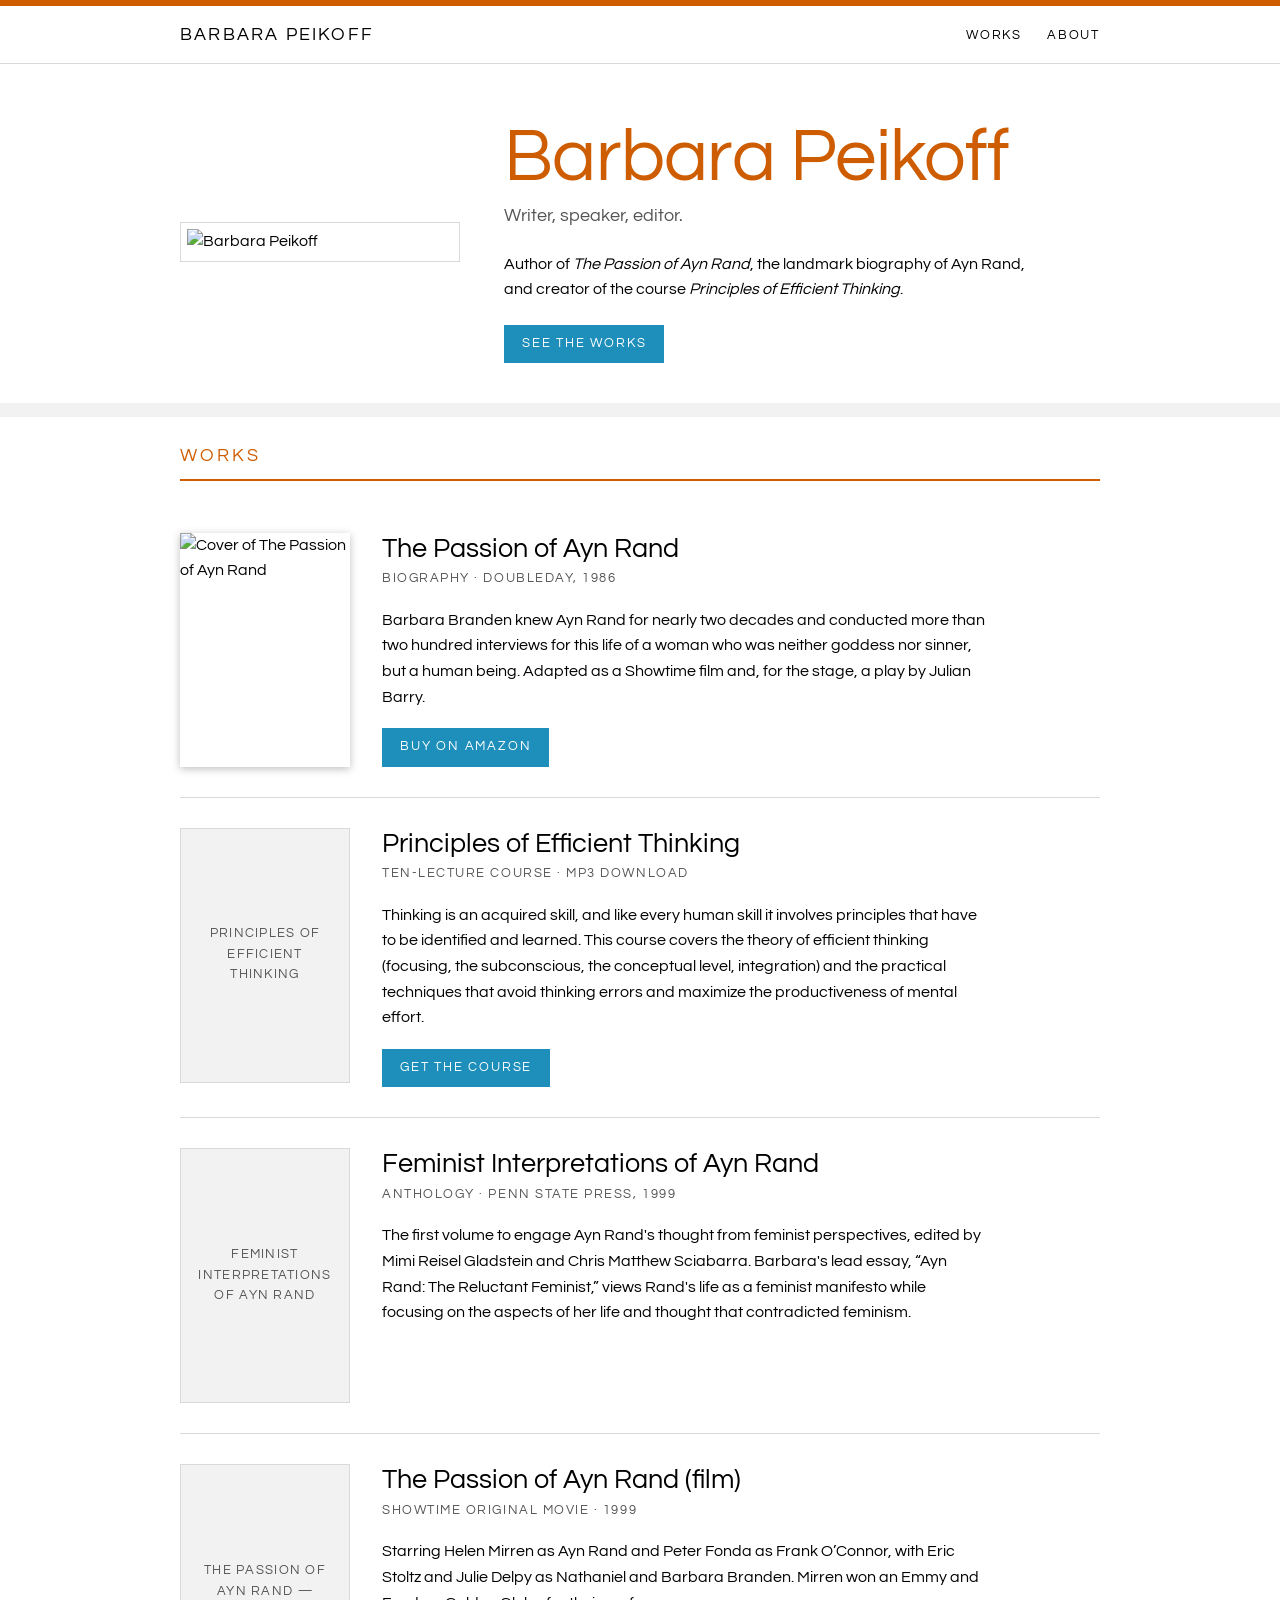
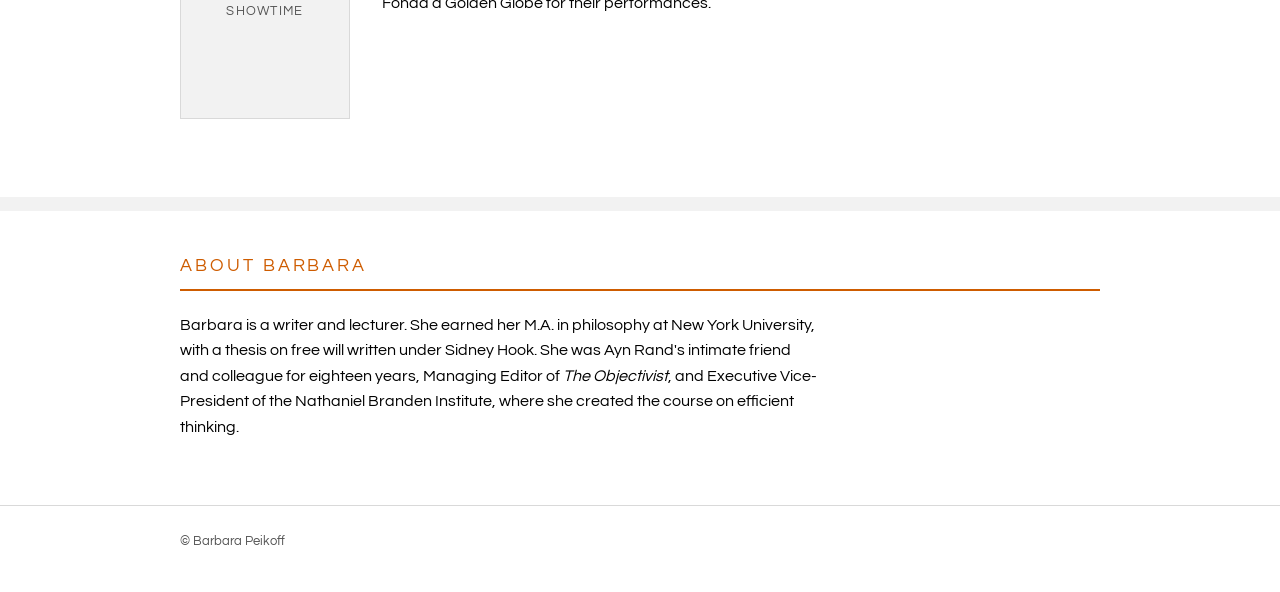
==== public/index.html @ d445db6c "Serve from public/ as Workers static assets; add wrangler.jsonc with previews block Co-Authored-By: " ====
<!DOCTYPE html>
<html lang="en">
<head>
  <meta charset="utf-8">
  <meta name="viewport" content="width=device-width, initial-scale=1">
  <title>Barbara Peikoff</title>
  <meta name="description" content="Barbara Peikoff (Barbara Branden): writer, speaker, editor, and author of The Passion of Ayn Rand.">
  <link rel="preconnect" href="https://fonts.googleapis.com">
  <link rel="preconnect" href="https://fonts.gstatic.com" crossorigin>
  <link rel="stylesheet" href="https://fonts.googleapis.com/css2?family=Questrial&display=swap">
  <link rel="stylesheet" href="styles.css">
</head>
<body>

  <header class="topbar">
    <div class="wrap">
      <a class="brand" href="#top">Barbara Peikoff</a>
      <nav>
        <a href="#works">Works</a>
        <a href="#about">About</a>
      </nav>
    </div>
  </header>

  <main id="top">

    <section class="hero">
      <div class="wrap">
        <!-- Portrait is hot-linked from barbarabranden.com; replace with a local copy in /images when available. -->
        <img class="portrait" src="https://barbarabranden.com/images/photos/photo-barbara-new.jpg" alt="Barbara Peikoff">
        <div>
          <h1>Barbara Peikoff</h1>
          <p class="subhead">Writer, speaker, editor.</p>
          <p class="blurb">Author of <em>The Passion of Ayn Rand</em>, the landmark biography of Ayn Rand, and creator of the course <em>Principles of Efficient Thinking</em>.</p>
          <a class="blue-link" href="#works">See the works</a>
        </div>
      </div>
    </section>

    <div class="grey-block"></div>

    <section class="works" id="works">
      <div class="wrap">
        <h2 class="block-title">Works</h2>

        <article class="work">
          <img class="cover" src="https://barbarabranden.com/images/photos/photo-passionbook.jpg" alt="Cover of The Passion of Ayn Rand">
          <div>
            <h3>The Passion of Ayn Rand</h3>
            <p class="meta">Biography &middot; Doubleday, 1986</p>
            <p>Barbara Branden knew Ayn Rand for nearly two decades and conducted more than two hundred interviews for this life of a woman who was neither goddess nor sinner, but a human being. Adapted as a Showtime film and, for the stage, a play by Julian Barry.</p>
            <a class="blue-link" href="http://www.amazon.com/exec/obidos/ASIN/038524388X/barbarabranden" target="_blank" rel="noopener">Buy on Amazon</a>
          </div>
        </article>

        <article class="work">
          <div class="cover-ph">Principles of Efficient Thinking</div>
          <div>
            <h3>Principles of Efficient Thinking</h3>
            <p class="meta">Ten-lecture course &middot; MP3 download</p>
            <p>Thinking is an acquired skill, and like every human skill it involves principles that have to be identified and learned. This course covers the theory of efficient thinking (focusing, the subconscious, the conceptual level, integration) and the practical techniques that avoid thinking errors and maximize the productiveness of mental effort.</p>
            <a class="blue-link" href="http://thecultureofreasoncenter.com/products-page/principles-of-efficient-thinking/the-principles-of-efficient-thinking-by-barbara-branden-lectures-1-10-complete-series-mp3/" target="_blank" rel="noopener">Get the course</a>
          </div>
        </article>

        <article class="work">
          <div class="cover-ph">Feminist Interpretations of Ayn Rand</div>
          <div>
            <h3>Feminist Interpretations of Ayn Rand</h3>
            <p class="meta">Anthology &middot; Penn State Press, 1999</p>
            <p>The first volume to engage Ayn Rand's thought from feminist perspectives, edited by Mimi Reisel Gladstein and Chris Matthew Sciabarra. Barbara's lead essay, &ldquo;Ayn Rand: The Reluctant Feminist,&rdquo; views Rand's life as a feminist manifesto while focusing on the aspects of her life and thought that contradicted feminism.</p>
            <!-- TODO: add purchase link (publisher or retailer). -->
          </div>
        </article>

        <article class="work">
          <div class="cover-ph">The Passion of Ayn Rand &mdash; Showtime</div>
          <div>
            <h3>The Passion of Ayn Rand (film)</h3>
            <p class="meta">Showtime original movie &middot; 1999</p>
            <p>Starring Helen Mirren as Ayn Rand and Peter Fonda as Frank O&rsquo;Connor, with Eric Stoltz and Julie Delpy as Nathaniel and Barbara Branden. Mirren won an Emmy and Fonda a Golden Globe for their performances.</p>
            <!-- TODO: add purchase/streaming link. -->
          </div>
        </article>
      </div>
    </section>

    <div class="grey-block"></div>

    <section class="about" id="about">
      <div class="wrap">
        <h2 class="block-title">About Barbara</h2>
        <p>Barbara is a writer and lecturer. She earned her M.A. in philosophy at New York University, with a thesis on free will written under Sidney Hook. She was Ayn Rand's intimate friend and colleague for eighteen years, Managing Editor of <em>The Objectivist</em>, and Executive Vice-President of the Nathaniel Branden Institute, where she created the course on efficient thinking.</p>
      </div>
    </section>

  </main>

  <footer>
    <div class="wrap">&copy; Barbara Peikoff</div>
  </footer>

</body>
</html>
---- public/styles.css ----
/* Layout and palette modelled on peikoff.com:
   white page, orange (#CE5C00) titles, blue (#1D8FBA) links, uppercase block labels,
   one narrow column of "blocks" separated by thin rules. */

:root {
  --orange: #ce5c00;
  --blue: #1d8fba;
  --text: #000;
  --muted: #555;
  --rule: #d9d9d9;
  --grey: #f2f2f2;
  --font: "ITC Avant Garde Gothic Std Book", "ITC Avant Garde Gothic", "Avant Garde",
          "URW Gothic", "Century Gothic", "Questrial", "Helvetica Neue", Arial, sans-serif;
}

* { box-sizing: border-box; }

html { -webkit-text-size-adjust: 100%; }

body {
  margin: 0;
  background: #fff;
  color: var(--text);
  font-family: var(--font);
  font-size: 16px;
  line-height: 1.6;
}

a { color: var(--blue); text-decoration: none; }
a:hover, a:focus { text-decoration: underline; }

.wrap {
  max-width: 960px;
  margin: 0 auto;
  padding: 0 20px;
}

/* ---------- top bar ---------- */
.topbar {
  border-top: 6px solid var(--orange);
  border-bottom: 1px solid var(--rule);
}
.topbar .wrap {
  display: flex;
  align-items: center;
  justify-content: space-between;
  flex-wrap: wrap;
  gap: 8px 24px;
  padding-top: 14px;
  padding-bottom: 14px;
}
.brand {
  color: var(--text);
  font-size: 1.15rem;
  letter-spacing: .12em;
  text-transform: uppercase;
}
.brand:hover { text-decoration: none; color: var(--orange); }
nav a {
  margin-left: 22px;
  color: var(--text);
  font-size: .8rem;
  letter-spacing: .14em;
  text-transform: uppercase;
}
nav a:first-child { margin-left: 0; }
nav a:hover { color: var(--orange); text-decoration: none; }

/* ---------- hero ---------- */
.hero { padding: 56px 0 40px; }
.hero .wrap {
  display: grid;
  grid-template-columns: 280px 1fr;
  gap: 44px;
  align-items: center;
}
.portrait {
  width: 100%;
  height: auto;
  display: block;
  border: 1px solid var(--rule);
  padding: 6px;
  background: #fff;
}
h1 {
  margin: 0 0 6px;
  font-size: clamp(2.4rem, 7vw, 4.6rem);
  line-height: 1.02;
  font-weight: 400;
  color: var(--orange);
  letter-spacing: -.01em;
}
.subhead {
  margin: 0 0 22px;
  font-size: 1.1rem;
  color: var(--muted);
}
.blurb { margin: 0 0 22px; max-width: 34em; }

/* ---------- shared block styles ---------- */
.block-title {
  margin: 0 0 22px;
  padding-bottom: 8px;
  border-bottom: 2px solid var(--orange);
  font-size: 1.15rem;
  font-weight: 400;
  letter-spacing: .16em;
  text-transform: uppercase;
  color: var(--orange);
}

.more, .blue-link {
  display: inline-block;
  font-size: .8rem;
  letter-spacing: .14em;
  text-transform: uppercase;
}
.blue-link {
  padding: 9px 18px;
  background: var(--blue);
  color: #fff;
  border: 0;
}
.blue-link:hover, .blue-link:focus { background: var(--orange); text-decoration: none; }
.blue-link + .more { margin-left: 18px; }

/* ---------- works ---------- */
.works { padding: 24px 0 48px; }
.work {
  display: grid;
  grid-template-columns: 170px 1fr;
  gap: 32px;
  padding: 30px 0;
  border-bottom: 1px solid var(--rule);
}
.work:last-child { border-bottom: 0; }
.cover {
  width: 100%;
  display: block;
  box-shadow: 0 2px 8px rgba(0,0,0,.25);
}
.cover-ph {
  aspect-ratio: 2 / 3;
  background: var(--grey);
  border: 1px solid var(--rule);
  display: flex;
  align-items: center;
  justify-content: center;
  padding: 12px;
  text-align: center;
  font-size: .8rem;
  letter-spacing: .1em;
  text-transform: uppercase;
  color: var(--muted);
}
.work h3 {
  margin: 0 0 4px;
  font-size: 1.7rem;
  line-height: 1.2;
  font-weight: 400;
  color: var(--text);
}
.meta {
  margin: 0 0 14px;
  font-size: .8rem;
  letter-spacing: .12em;
  text-transform: uppercase;
  color: var(--muted);
}
.work p { margin: 0 0 18px; max-width: 38em; }

.grey-block { height: 14px; background: var(--grey); }

/* ---------- about / footer ---------- */
.about { padding: 40px 0 8px; }
.about p { max-width: 40em; }

footer {
  margin-top: 40px;
  padding: 26px 0 40px;
  border-top: 1px solid var(--rule);
  font-size: .8rem;
  color: var(--muted);
}

/* ---------- small screens ---------- */
@media (max-width: 720px) {
  .hero { padding-top: 32px; }
  .hero .wrap { grid-template-columns: 1fr; gap: 26px; }
  .portrait { max-width: 260px; }
  .work { grid-template-columns: 1fr; gap: 18px; }
  .cover, .cover-ph { max-width: 170px; }
  nav a { margin-left: 0; margin-right: 18px; }
}
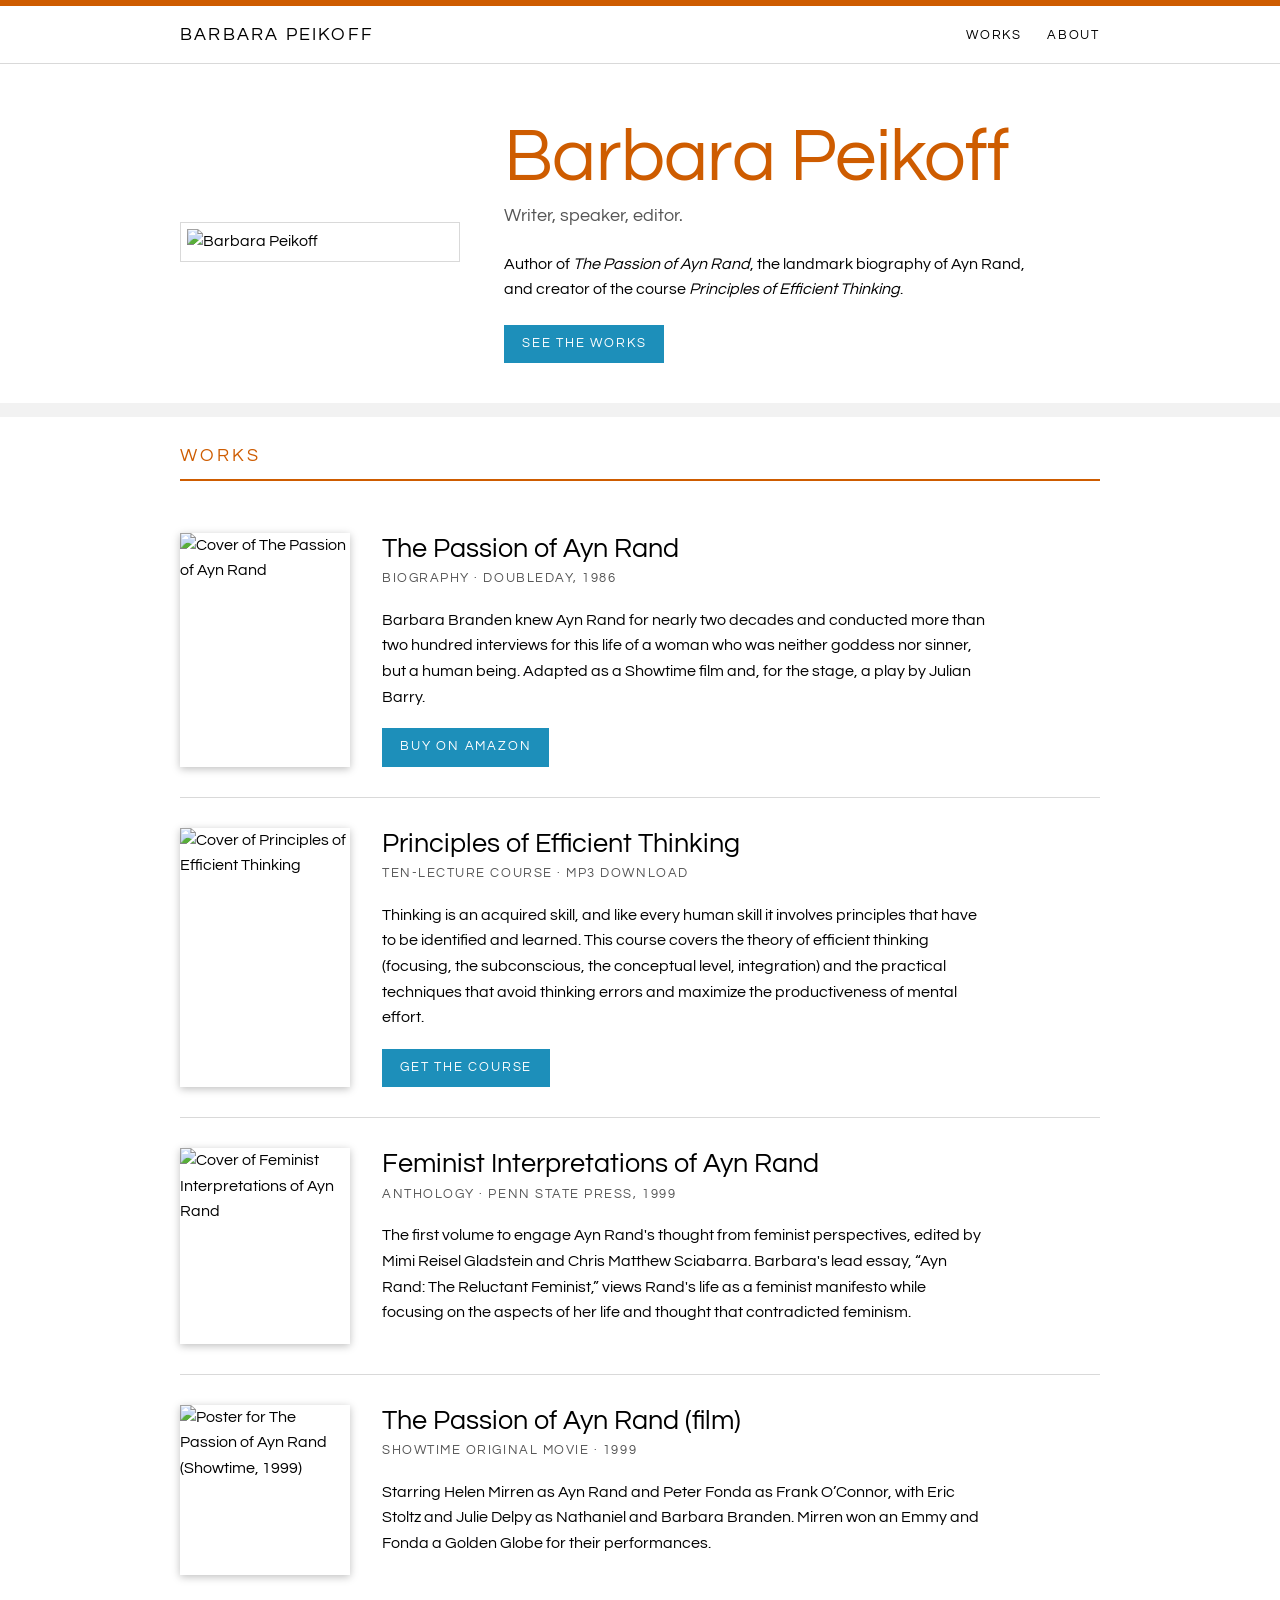
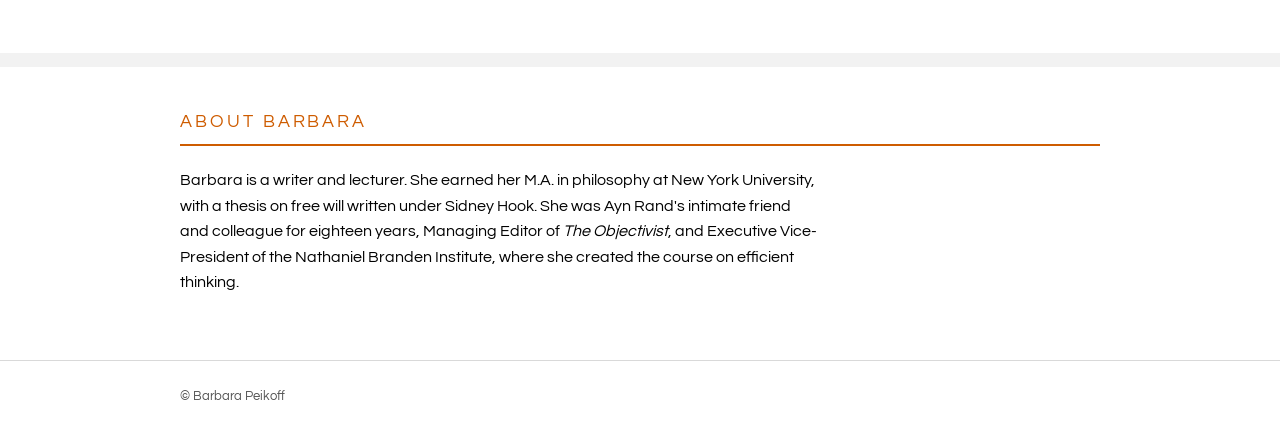
==== commit 96570fdf: "Replace Works placeholders with hot-linked cover images Course cover from thecultureofreasoncenter.c" ====
--- a/public/index.html
+++ b/public/index.html
@@ -54,7 +54,7 @@
         </article>
 
         <article class="work">
-          <div class="cover-ph">Principles of Efficient Thinking</div>
+          <img class="cover" src="https://thecultureofreasoncenter.com/media/catalog/product/cache/1/image/1200x/040ec09b1e35df139433887a97daa66f/T/h/The-Principles-of-Efficient-Thinking-by-Barbara-Branden-Lectures-1-10-Complete-Series-MP3.jpg" alt="Cover of Principles of Efficient Thinking" loading="lazy">
           <div>
             <h3>Principles of Efficient Thinking</h3>
             <p class="meta">Ten-lecture course &middot; MP3 download</p>
@@ -64,7 +64,7 @@
         </article>
 
         <article class="work">
-          <div class="cover-ph">Feminist Interpretations of Ayn Rand</div>
+          <img class="cover" src="https://www.psupress.org/images/covers/294wide/0-271-01830-5md_294.jpg" alt="Cover of Feminist Interpretations of Ayn Rand" loading="lazy">
           <div>
             <h3>Feminist Interpretations of Ayn Rand</h3>
             <p class="meta">Anthology &middot; Penn State Press, 1999</p>
@@ -74,7 +74,7 @@
         </article>
 
         <article class="work">
-          <div class="cover-ph">The Passion of Ayn Rand &mdash; Showtime</div>
+          <img class="cover" src="https://m.media-amazon.com/images/M/MV5BYzJmYjE3YTUtOGIxNS00N2I0LWEwZGEtNjg4YjkwMGZjOGJjXkEyXkFqcGc@._V1_.jpg" alt="Poster for The Passion of Ayn Rand (Showtime, 1999)" loading="lazy">
           <div>
             <h3>The Passion of Ayn Rand (film)</h3>
             <p class="meta">Showtime original movie &middot; 1999</p>
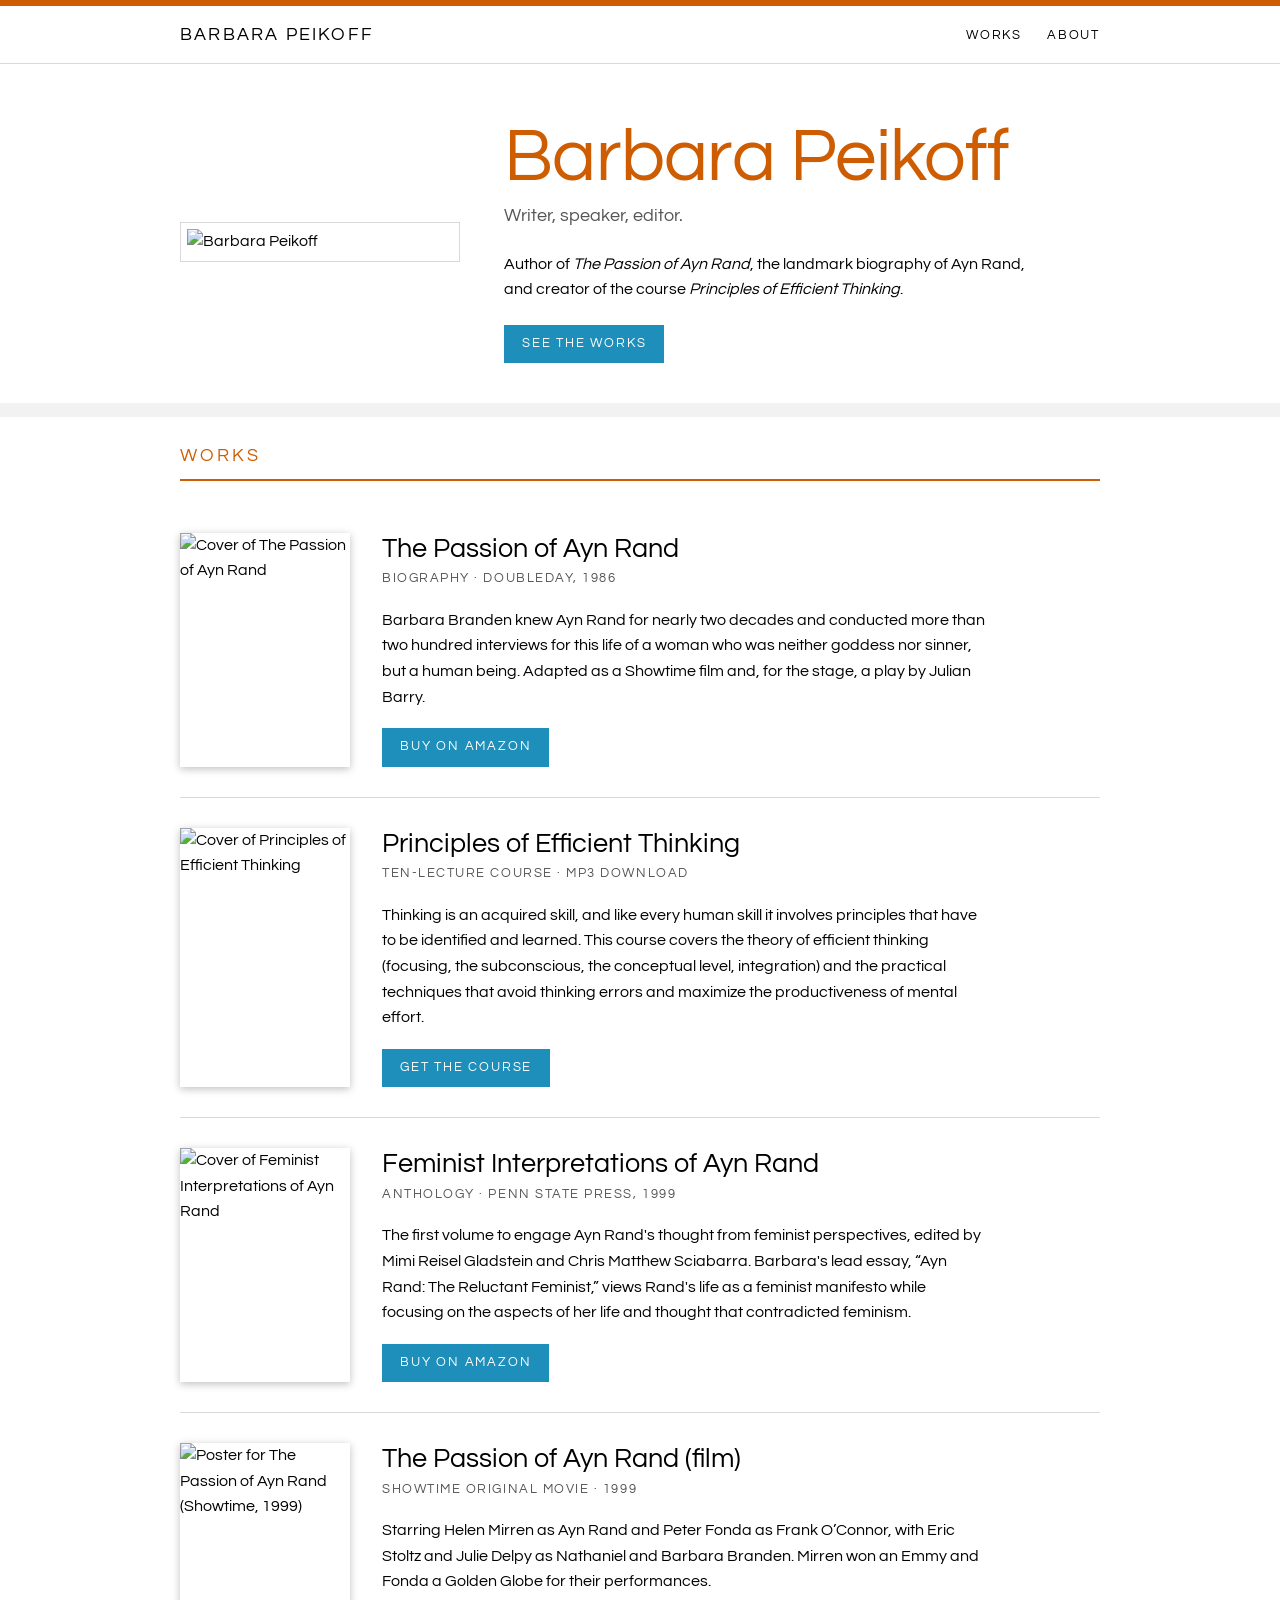
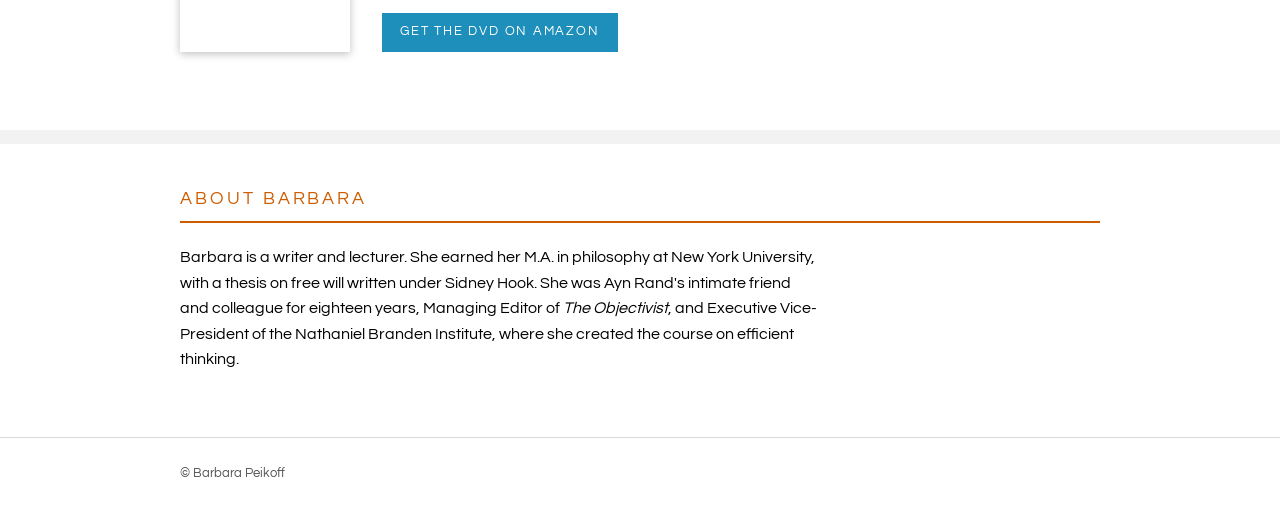
==== commit 8a2bbd6c: "Add Amazon purchase links for the anthology and the film Co-Authored-By: Claude Sonnet 5.5 <noreply@" ====
--- a/public/index.html
+++ b/public/index.html
@@ -69,7 +69,7 @@
             <h3>Feminist Interpretations of Ayn Rand</h3>
             <p class="meta">Anthology &middot; Penn State Press, 1999</p>
             <p>The first volume to engage Ayn Rand's thought from feminist perspectives, edited by Mimi Reisel Gladstein and Chris Matthew Sciabarra. Barbara's lead essay, &ldquo;Ayn Rand: The Reluctant Feminist,&rdquo; views Rand's life as a feminist manifesto while focusing on the aspects of her life and thought that contradicted feminism.</p>
-            <!-- TODO: add purchase link (publisher or retailer). -->
+            <a class="blue-link" href="https://www.amazon.com/Feminist-Interpretations-Rand-Re-Reading-Canon/dp/0271018313" target="_blank" rel="noopener">Buy on Amazon</a>
           </div>
         </article>
 
@@ -79,7 +79,7 @@
             <h3>The Passion of Ayn Rand (film)</h3>
             <p class="meta">Showtime original movie &middot; 1999</p>
             <p>Starring Helen Mirren as Ayn Rand and Peter Fonda as Frank O&rsquo;Connor, with Eric Stoltz and Julie Delpy as Nathaniel and Barbara Branden. Mirren won an Emmy and Fonda a Golden Globe for their performances.</p>
-            <!-- TODO: add purchase/streaming link. -->
+            <a class="blue-link" href="https://www.amazon.com/clp/B000L42N5K" target="_blank" rel="noopener">Get the DVD on Amazon</a>
           </div>
         </article>
       </div>
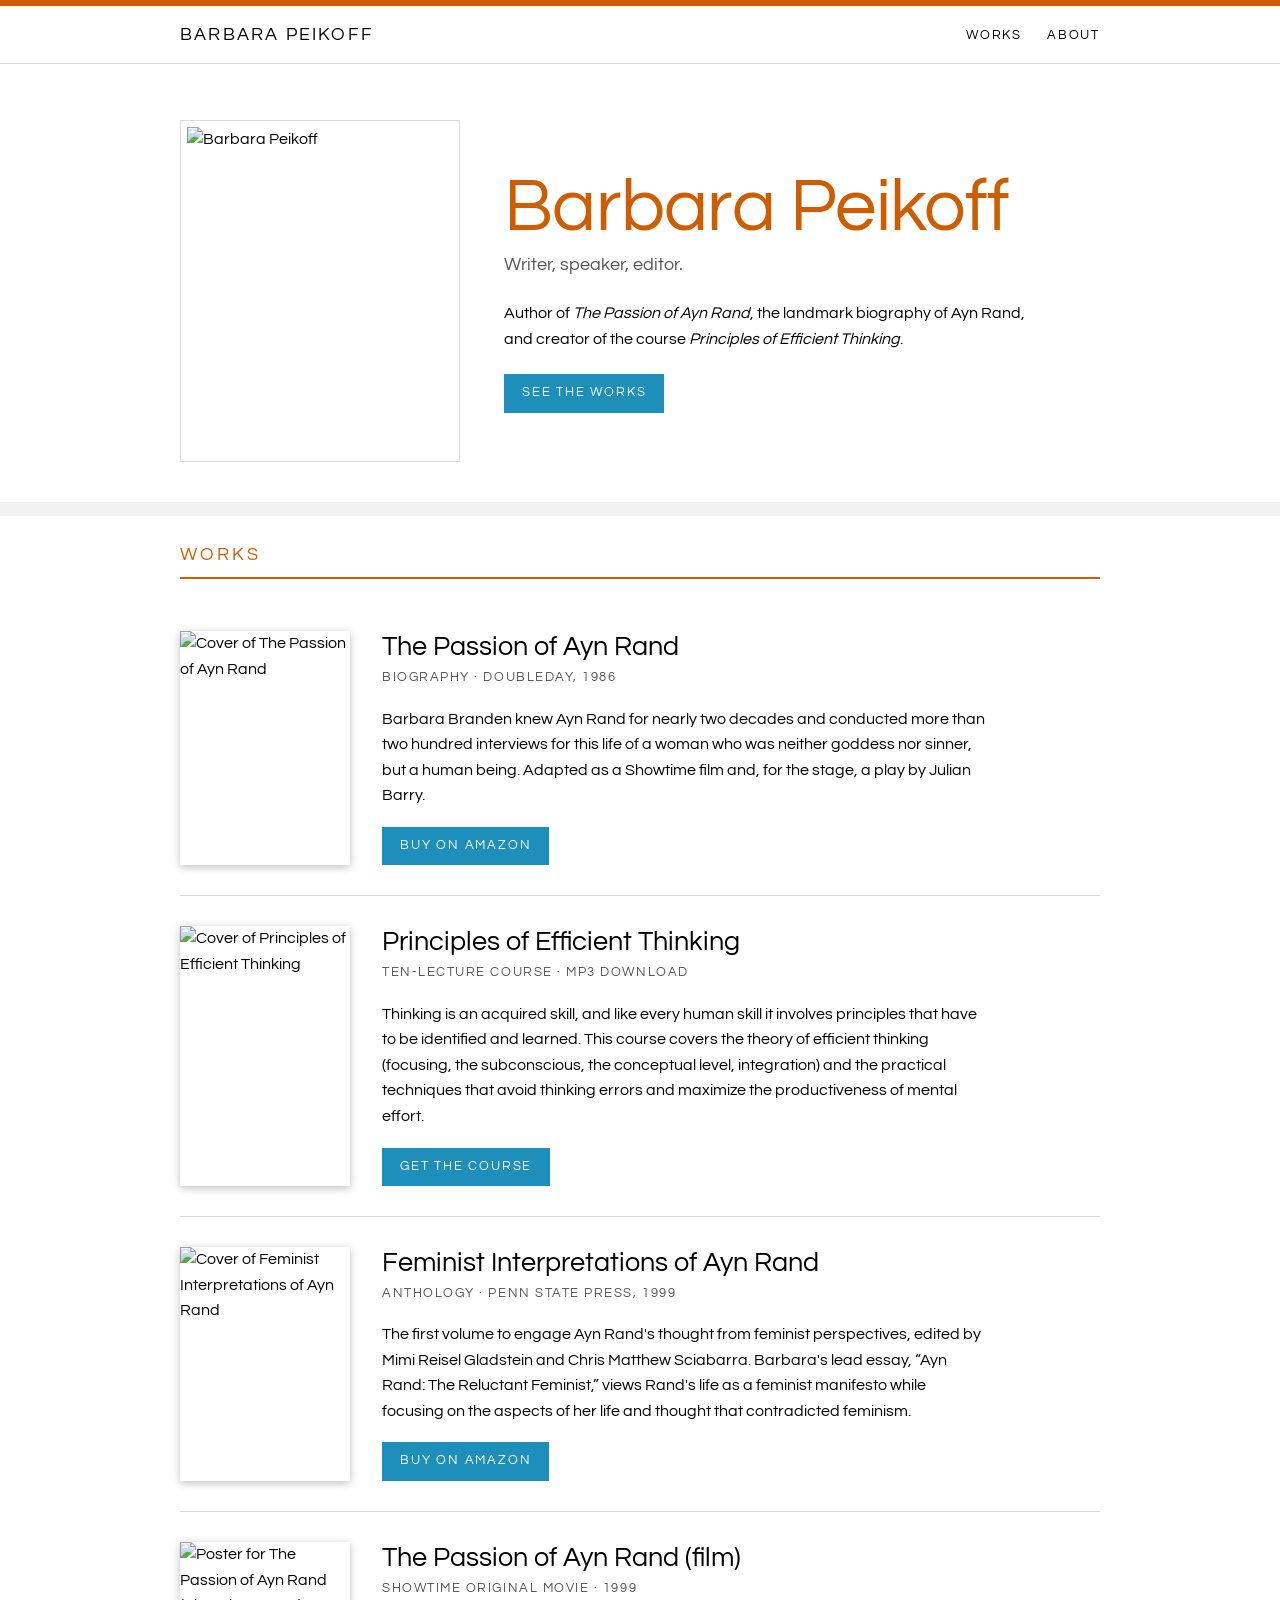
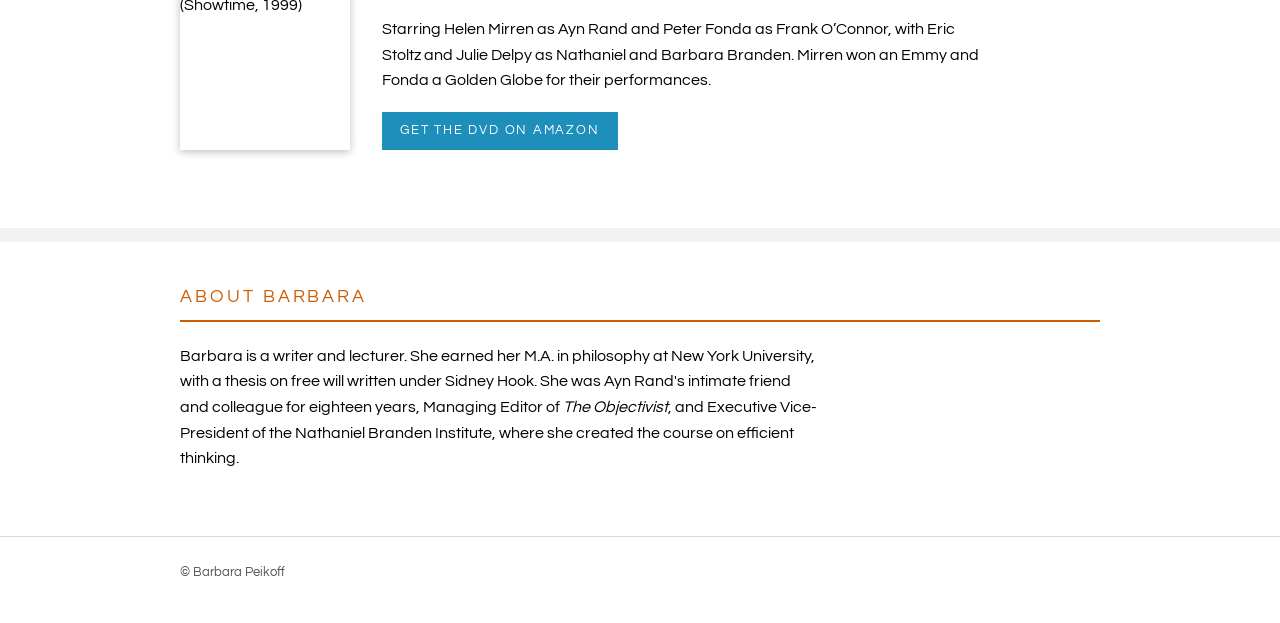
==== commit 3e28e8ec: "Use larger portrait to avoid upscaling blur photo-barbara-new.jpg is 172x256 but displays at ~266px " ====
--- a/public/index.html
+++ b/public/index.html
@@ -27,7 +27,7 @@
     <section class="hero">
       <div class="wrap">
         <!-- Portrait is hot-linked from barbarabranden.com; replace with a local copy in /images when available. -->
-        <img class="portrait" src="https://barbarabranden.com/images/photos/photo-barbara-new.jpg" alt="Barbara Peikoff">
+        <img class="portrait" src="https://www.barbarabranden.com/images/photos/photo-barbara-enlarged.jpg" width="367" height="452" alt="Barbara Peikoff">
         <div>
           <h1>Barbara Peikoff</h1>
           <p class="subhead">Writer, speaker, editor.</p>
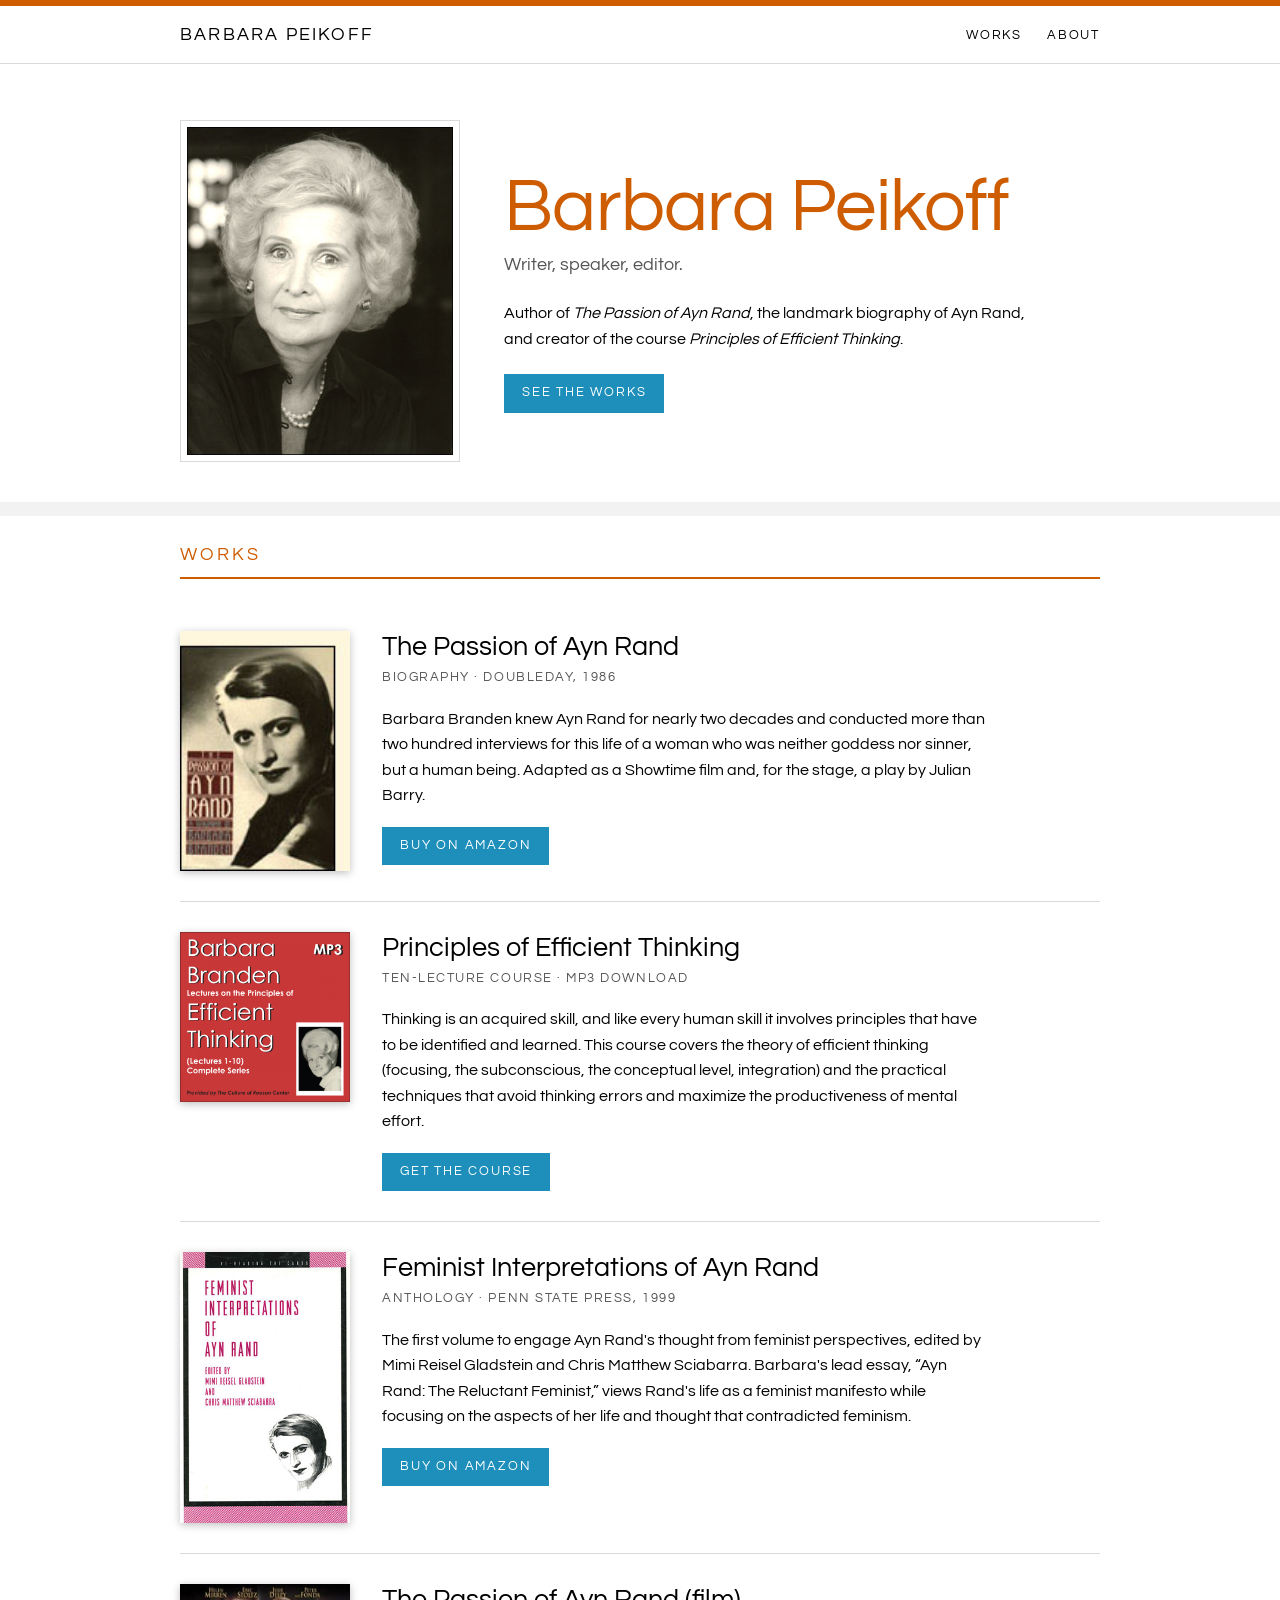
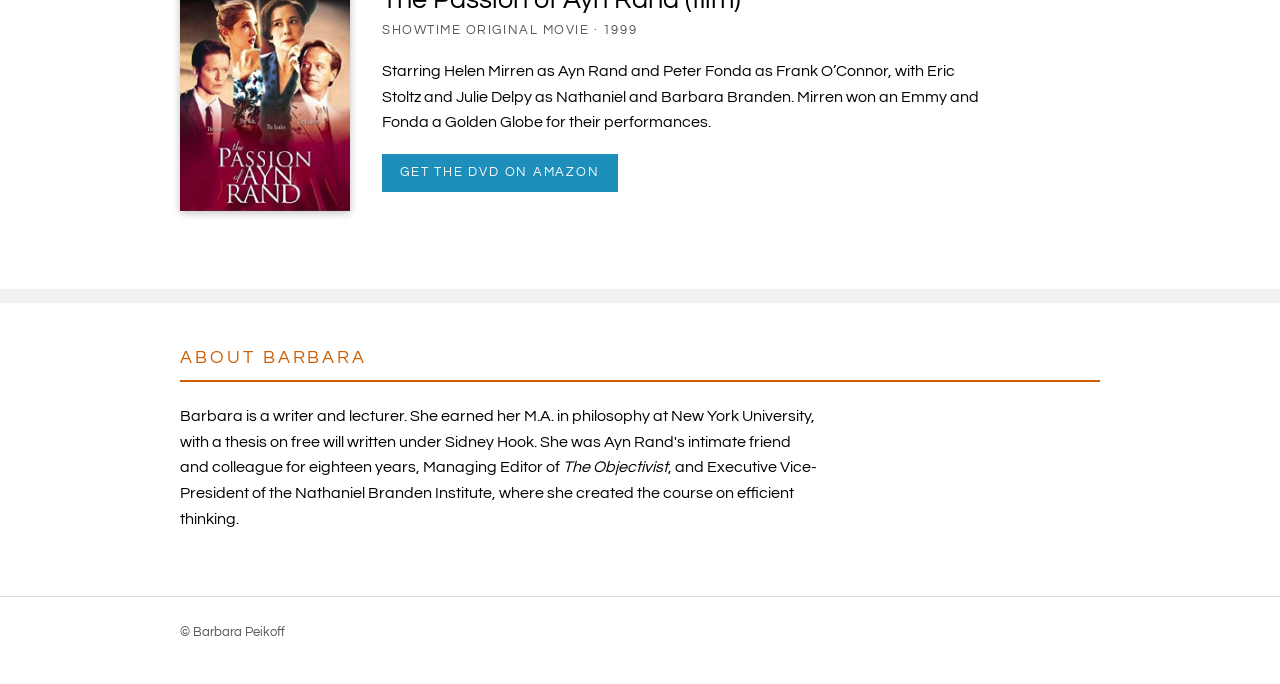
==== commit 06d6337c: "Serve images locally instead of hotlinking Co-Authored-By: Claude Sonnet 5.5 <noreply@anthropic.com>" ====
--- a/public/index.html
+++ b/public/index.html
@@ -27,7 +27,7 @@
     <section class="hero">
       <div class="wrap">
         <!-- Portrait is hot-linked from barbarabranden.com; replace with a local copy in /images when available. -->
-        <img class="portrait" src="https://www.barbarabranden.com/images/photos/photo-barbara-enlarged.jpg" width="367" height="452" alt="Barbara Peikoff">
+        <img class="portrait" src="photo-barbara-enlarged.jpg" width="367" height="452" alt="Barbara Peikoff">
         <div>
           <h1>Barbara Peikoff</h1>
           <p class="subhead">Writer, speaker, editor.</p>
@@ -44,7 +44,7 @@
         <h2 class="block-title">Works</h2>
 
         <article class="work">
-          <img class="cover" src="https://barbarabranden.com/images/photos/photo-passionbook.jpg" alt="Cover of The Passion of Ayn Rand">
+          <img class="cover" src="photo-passionbook.jpg" alt="Cover of The Passion of Ayn Rand">
           <div>
             <h3>The Passion of Ayn Rand</h3>
             <p class="meta">Biography &middot; Doubleday, 1986</p>
@@ -54,7 +54,7 @@
         </article>
 
         <article class="work">
-          <img class="cover" src="https://thecultureofreasoncenter.com/media/catalog/product/cache/1/image/1200x/040ec09b1e35df139433887a97daa66f/T/h/The-Principles-of-Efficient-Thinking-by-Barbara-Branden-Lectures-1-10-Complete-Series-MP3.jpg" alt="Cover of Principles of Efficient Thinking" loading="lazy">
+          <img class="cover" src="The-Principles-of-Efficient-Thinking-by-Barbara-Branden-Lectures-1-10-Complete-Series-MP3.jpg" alt="Cover of Principles of Efficient Thinking" loading="lazy">
           <div>
             <h3>Principles of Efficient Thinking</h3>
             <p class="meta">Ten-lecture course &middot; MP3 download</p>
@@ -64,7 +64,7 @@
         </article>
 
         <article class="work">
-          <img class="cover" src="https://www.psupress.org/images/covers/294wide/0-271-01830-5md_294.jpg" alt="Cover of Feminist Interpretations of Ayn Rand" loading="lazy">
+          <img class="cover" src="0-271-01830-5md_294.jpg" alt="Cover of Feminist Interpretations of Ayn Rand" loading="lazy">
           <div>
             <h3>Feminist Interpretations of Ayn Rand</h3>
             <p class="meta">Anthology &middot; Penn State Press, 1999</p>
@@ -74,7 +74,7 @@
         </article>
 
         <article class="work">
-          <img class="cover" src="https://m.media-amazon.com/images/M/MV5BYzJmYjE3YTUtOGIxNS00N2I0LWEwZGEtNjg4YjkwMGZjOGJjXkEyXkFqcGc@._V1_.jpg" alt="Poster for The Passion of Ayn Rand (Showtime, 1999)" loading="lazy">
+          <img class="cover" src="poster.jpg" alt="Poster for The Passion of Ayn Rand (Showtime, 1999)" loading="lazy">
           <div>
             <h3>The Passion of Ayn Rand (film)</h3>
             <p class="meta">Showtime original movie &middot; 1999</p>
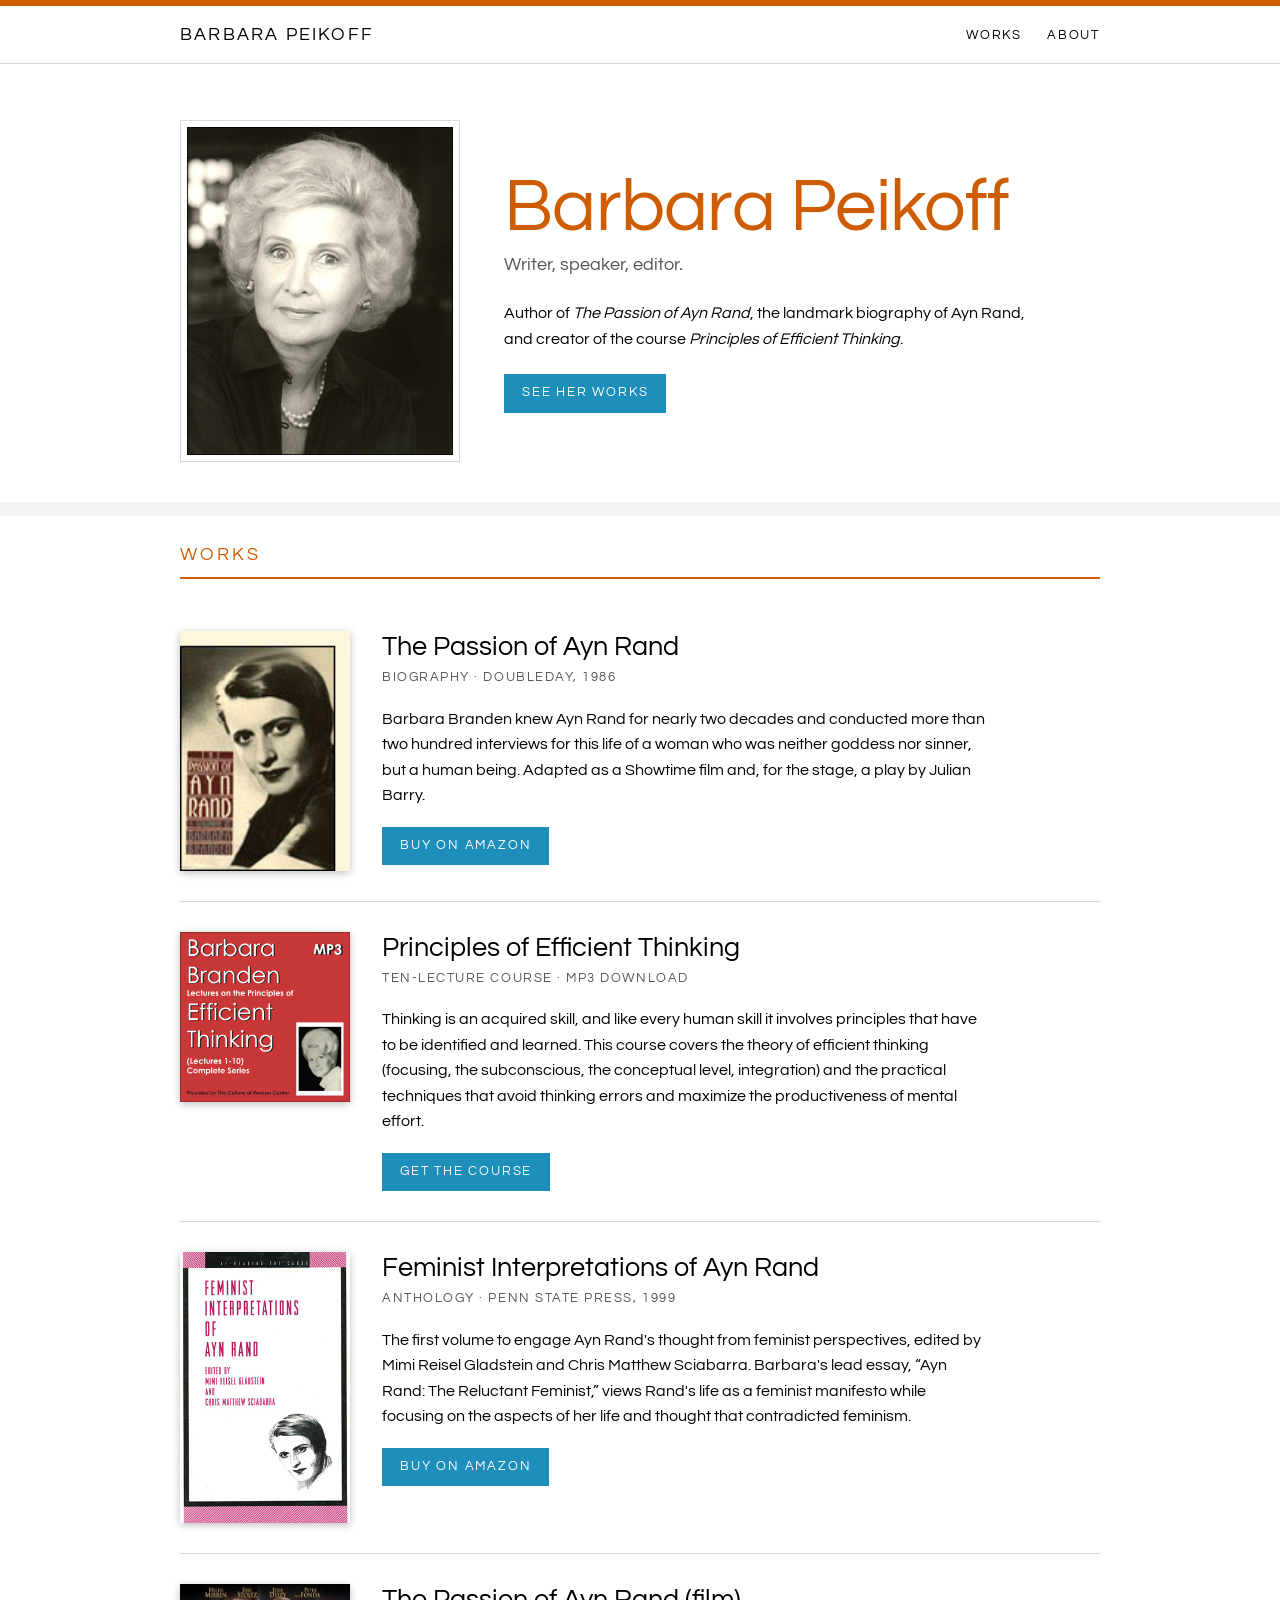
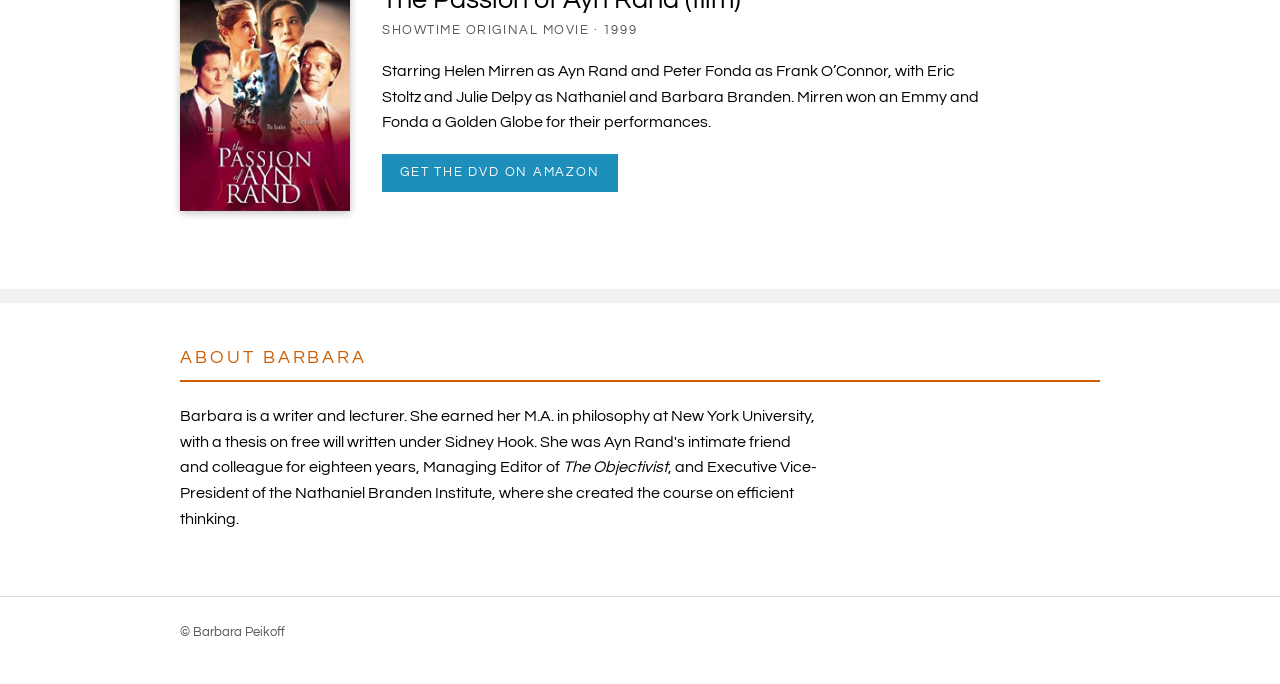
==== commit db57c9d3: "Update index.html" ====
--- a/public/index.html
+++ b/public/index.html
@@ -3,8 +3,21 @@
 <head>
   <meta charset="utf-8">
   <meta name="viewport" content="width=device-width, initial-scale=1">
-  <title>Barbara Peikoff</title>
+  <title>Barbara Peikoff (Barbara Branden) | Author of The Passion of Ayn Rand</title>
   <meta name="description" content="Barbara Peikoff (Barbara Branden): writer, speaker, editor, and author of The Passion of Ayn Rand.">
+  <link rel="canonical" href="https://barbarapeikoff.com/">
+  <meta name="robots" content="index, follow, max-image-preview:large">
+  <meta property="og:type" content="website">
+  <meta property="og:site_name" content="Barbara Peikoff">
+  <meta property="og:url" content="https://barbarapeikoff.com/">
+  <meta property="og:title" content="Barbara Peikoff (Barbara Branden) | Author of The Passion of Ayn Rand">
+  <meta property="og:description" content="Writer, speaker, editor, and author of The Passion of Ayn Rand and the course Principles of Efficient Thinking.">
+  <meta property="og:image" content="https://barbarapeikoff.com/photo-barbara-enlarged.jpg">
+  <meta property="og:image:alt" content="Barbara Peikoff">
+  <meta name="twitter:card" content="summary_large_image">
+  <meta name="twitter:title" content="Barbara Peikoff (Barbara Branden) | Author of The Passion of Ayn Rand">
+  <meta name="twitter:description" content="Writer, speaker, editor, and author of The Passion of Ayn Rand and the course Principles of Efficient Thinking.">
+  <meta name="twitter:image" content="https://barbarapeikoff.com/photo-barbara-enlarged.jpg">
   <link rel="preconnect" href="https://fonts.googleapis.com">
   <link rel="preconnect" href="https://fonts.gstatic.com" crossorigin>
   <link rel="stylesheet" href="https://fonts.googleapis.com/css2?family=Questrial&display=swap">
@@ -32,7 +45,7 @@
           <h1>Barbara Peikoff</h1>
           <p class="subhead">Writer, speaker, editor.</p>
           <p class="blurb">Author of <em>The Passion of Ayn Rand</em>, the landmark biography of Ayn Rand, and creator of the course <em>Principles of Efficient Thinking</em>.</p>
-          <a class="blue-link" href="#works">See the works</a>
+          <a class="blue-link" href="#works">See her works</a>
         </div>
       </div>
     </section>
@@ -49,7 +62,7 @@
             <h3>The Passion of Ayn Rand</h3>
             <p class="meta">Biography &middot; Doubleday, 1986</p>
             <p>Barbara Branden knew Ayn Rand for nearly two decades and conducted more than two hundred interviews for this life of a woman who was neither goddess nor sinner, but a human being. Adapted as a Showtime film and, for the stage, a play by Julian Barry.</p>
-            <a class="blue-link" href="http://www.amazon.com/exec/obidos/ASIN/038524388X/barbarabranden" target="_blank" rel="noopener">Buy on Amazon</a>
+            <a class="blue-link" href="https://www.amazon.com/exec/obidos/ASIN/038524388X/barbarabranden" target="_blank" rel="noopener">Buy on Amazon</a>
           </div>
         </article>
 
